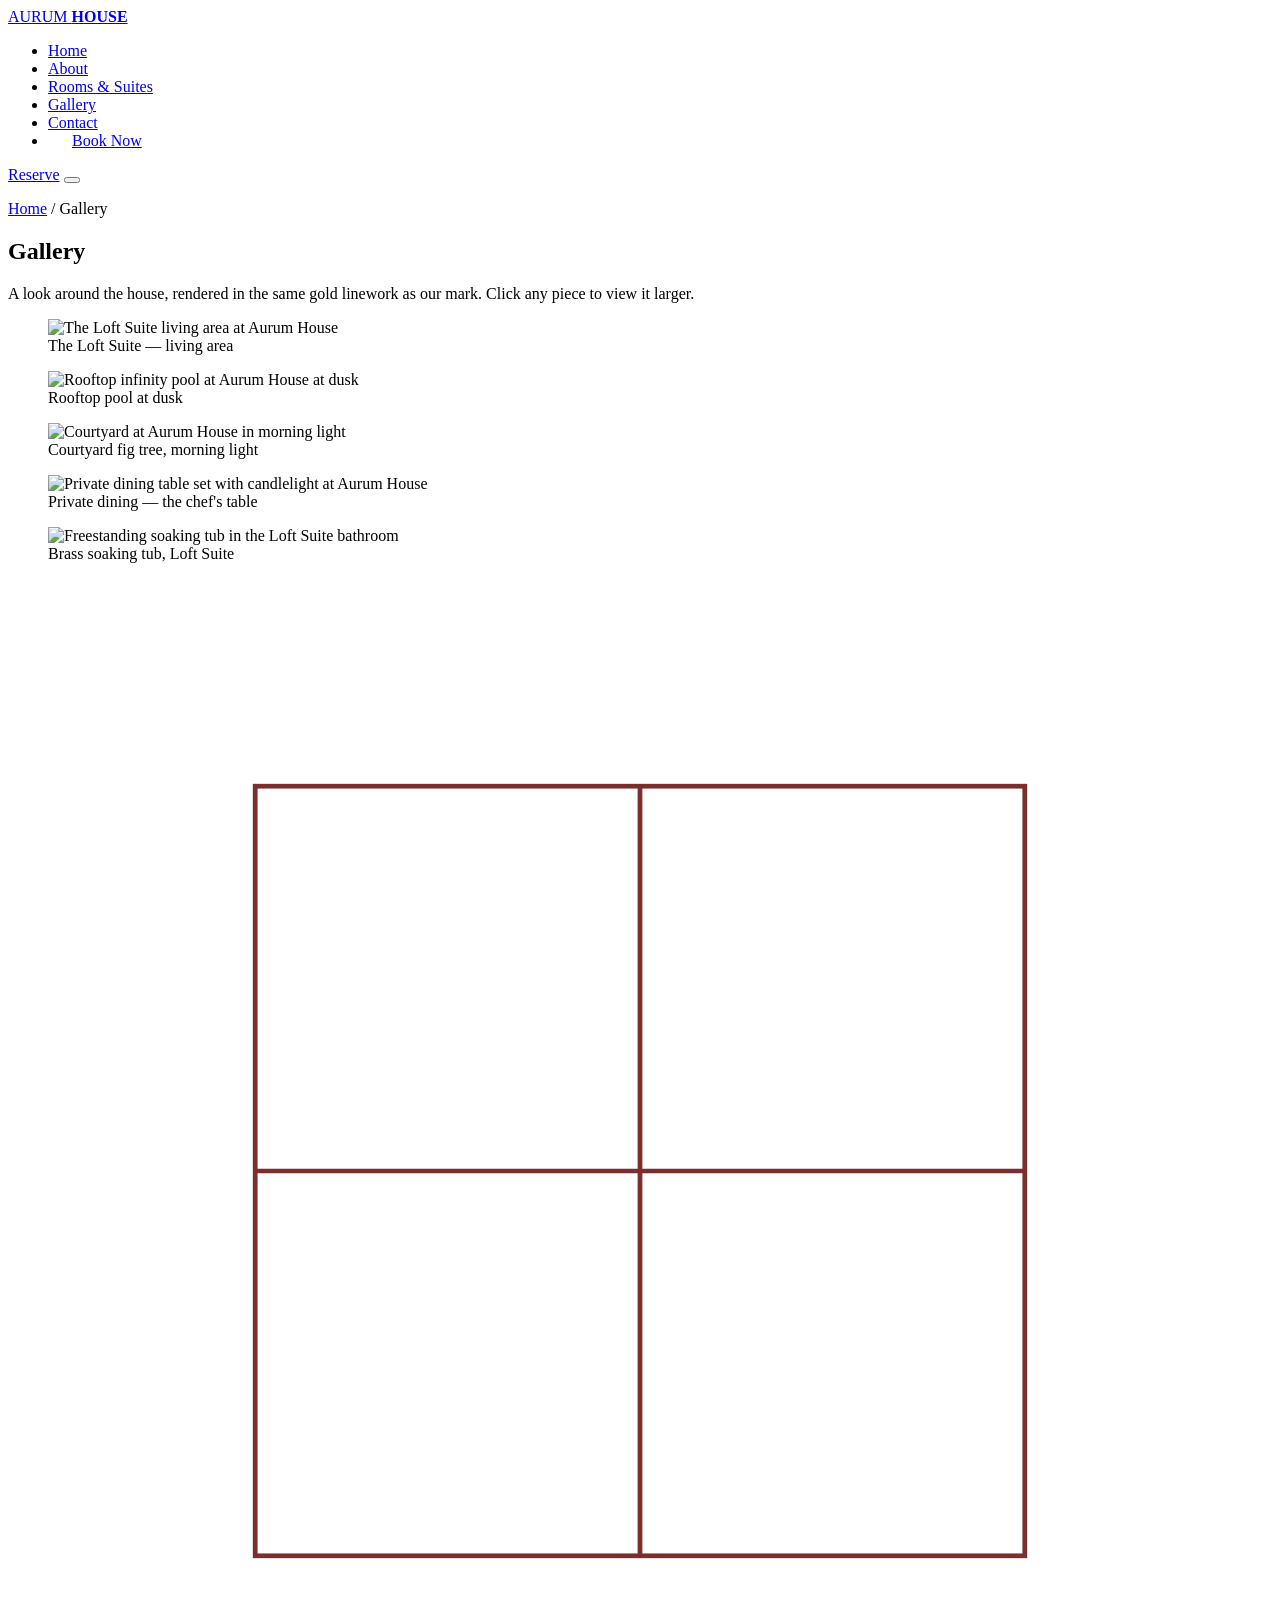
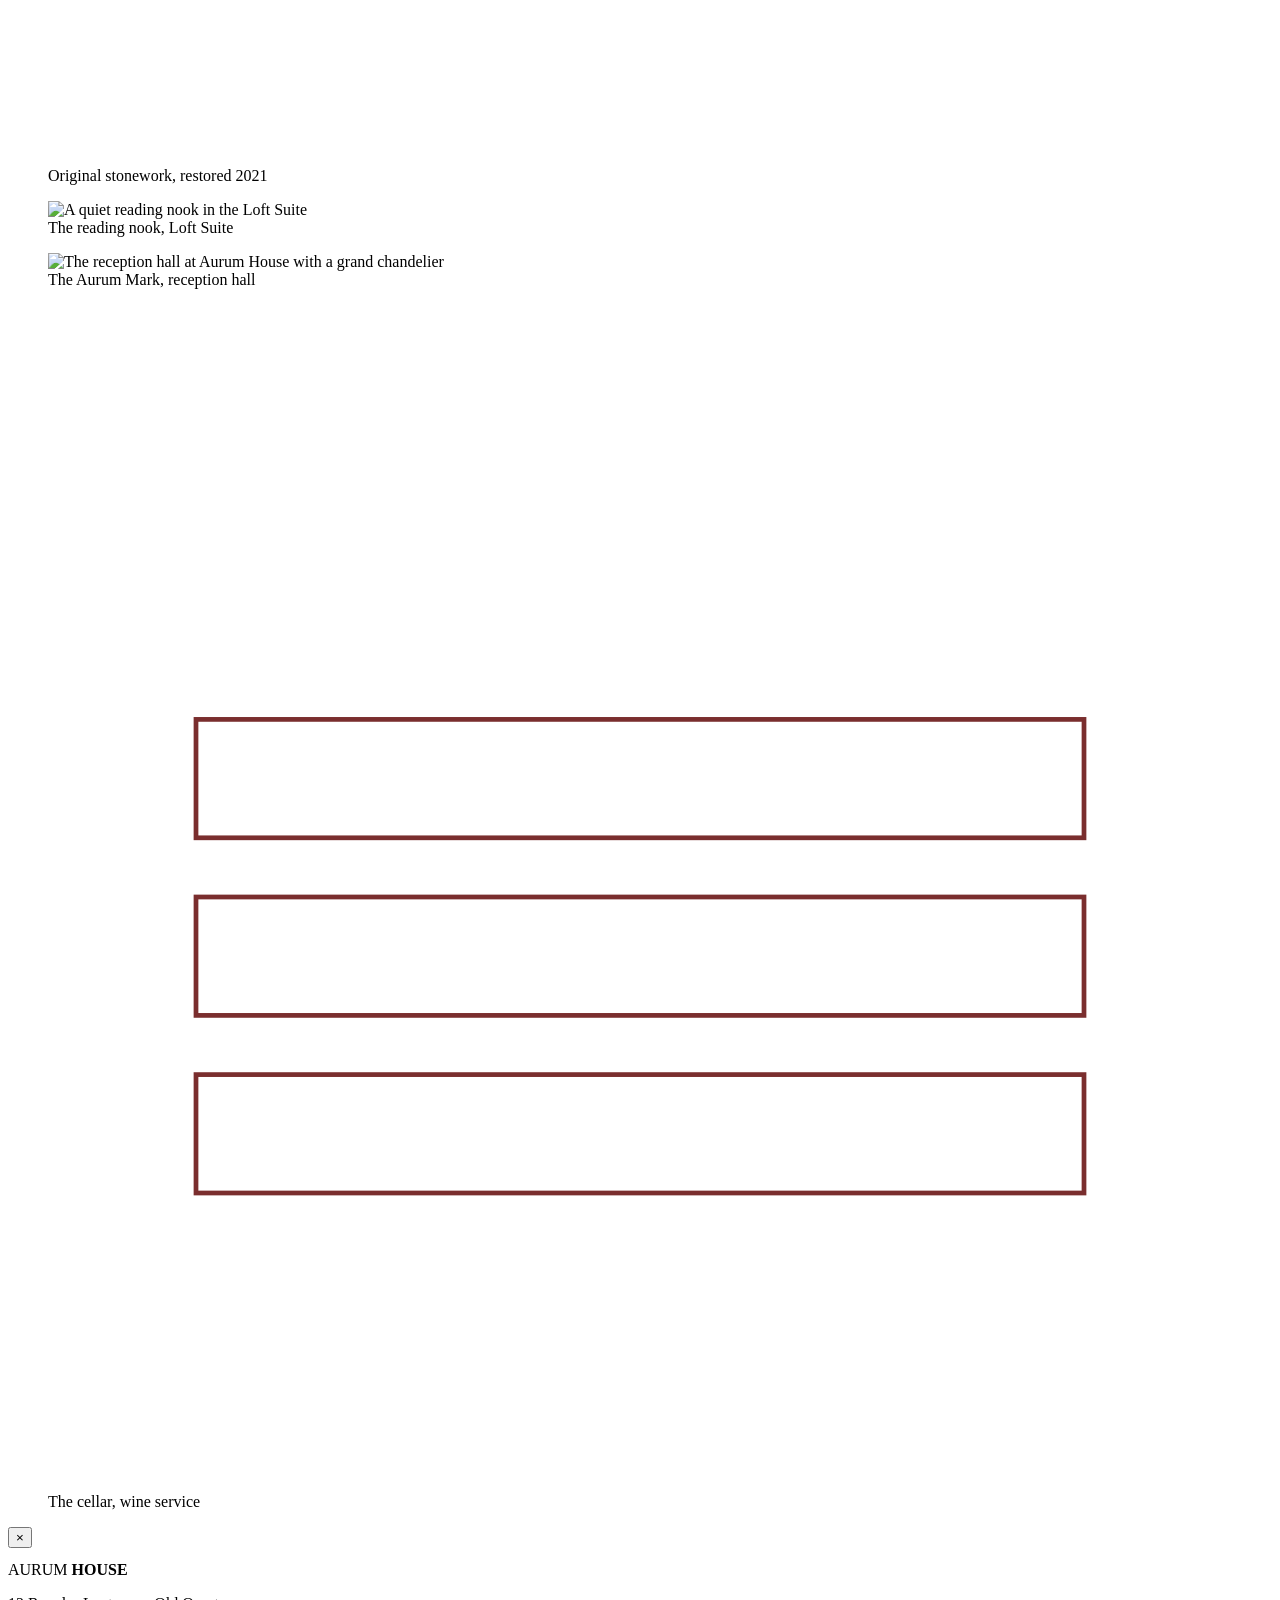
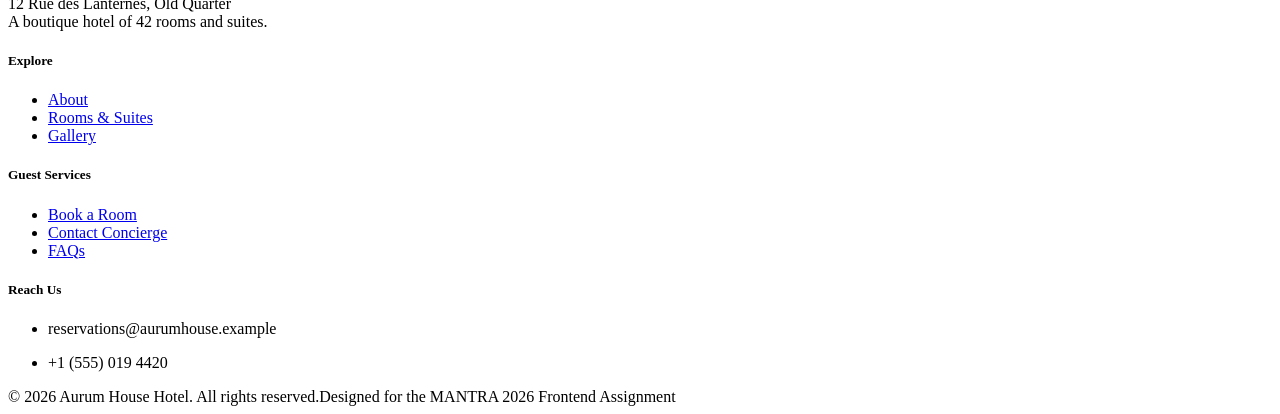
==== gallery.html @ c1e4fec2 "Add files via upload" ====
<!DOCTYPE html>
<html lang="en">
<head>
<meta charset="UTF-8">
<meta name="viewport" content="width=device-width, initial-scale=1.0">
<title>Gallery | Aurum House Hotel</title>
<meta name="description" content="A visual tour of Aurum House — suites, the rooftop pool, courtyard garden and private dining room, presented in our signature gold line-art style.">
<meta name="keywords" content="hotel gallery, hotel photos, boutique hotel interior, rooftop pool gallery">
<link rel="preconnect" href="https://fonts.googleapis.com">
<link rel="preconnect" href="https://fonts.gstatic.com" crossorigin>
<link href="https://fonts.googleapis.com/css2?family=Playfair+Display:ital,wght@0,500;0,600;1,500&family=Jost:wght@300;400;500&display=swap" rel="stylesheet">
<link rel="stylesheet" href="css/style.css">
</head>
<body>

<header class="site-header">
  <div class="container nav-row">
    <a href="index.html" class="brand">AURUM <strong>HOUSE</strong></a>
    <nav>
      <ul class="nav-links">
        <li><a href="index.html">Home</a></li>
        <li><a href="about.html">About</a></li>
        <li><a href="rooms.html">Rooms &amp; Suites</a></li>
        <li><a href="gallery.html" aria-current="page">Gallery</a></li>
        <li><a href="contact.html">Contact</a></li>
        <li><a href="contact.html#booking" class="btn" style="padding:12px 24px;">Book Now</a></li>
      </ul>
    </nav>
    <div class="nav-cta">
      <a href="contact.html#booking" class="btn">Reserve</a>
      <button class="menu-toggle" aria-label="Toggle menu" aria-expanded="false"><span></span><span></span><span></span></button>
    </div>
  </div>
</header>

<main>
  <section class="page-hero">
    <div class="container">
      <p class="breadcrumb"><a href="index.html">Home</a> / Gallery</p>
      <h1>Gallery</h1>
      <p>A look around the house, rendered in the same gold linework as our mark. Click any piece to view it larger.</p>
    </div>
  </section>

  <section class="section-tight">
    <div class="container">
      <div class="gallery-grid">

        <figure class="gallery-item">
          <div class="art-frame has-photo">
            <img src="https://images.pexels.com/photos/18285946/pexels-photo-18285946.jpeg?auto=compress&amp;cs=tinysrgb&amp;w=1000" alt="The Loft Suite living area at Aurum House" loading="lazy">
          </div>
          <figcaption>The Loft Suite — living area</figcaption>
        </figure>

        <figure class="gallery-item">
          <div class="art-frame has-photo">
            <img src="https://images.pexels.com/photos/6437583/pexels-photo-6437583.jpeg?auto=compress&amp;cs=tinysrgb&amp;w=1000" alt="Rooftop infinity pool at Aurum House at dusk" loading="lazy">
          </div>
          <figcaption>Rooftop pool at dusk</figcaption>
        </figure>

        <figure class="gallery-item">
          <div class="art-frame has-photo">
            <img src="https://images.pexels.com/photos/28976673/pexels-photo-28976673.jpeg?auto=compress&amp;cs=tinysrgb&amp;w=1000" alt="Courtyard at Aurum House in morning light" loading="lazy">
          </div>
          <figcaption>Courtyard fig tree, morning light</figcaption>
        </figure>

        <figure class="gallery-item">
          <div class="art-frame has-photo">
            <img src="https://images.pexels.com/photos/28059316/pexels-photo-28059316.jpeg?auto=compress&amp;cs=tinysrgb&amp;w=1000" alt="Private dining table set with candlelight at Aurum House" loading="lazy">
          </div>
          <figcaption>Private dining — the chef's table</figcaption>
        </figure>

        <figure class="gallery-item">
          <div class="art-frame has-photo">
            <img src="https://images.pexels.com/photos/33829528/pexels-photo-33829528.jpeg?auto=compress&amp;cs=tinysrgb&amp;w=1000" alt="Freestanding soaking tub in the Loft Suite bathroom" loading="lazy">
          </div>
          <figcaption>Brass soaking tub, Loft Suite</figcaption>
        </figure>

        <figure class="gallery-item">
          <div class="art-frame" aria-hidden="true">
            <svg viewBox="0 0 200 200" fill="none" stroke="#7a2e2e" stroke-width="0.8">
              <rect x="35" y="35" width="130" height="130"/><line x1="35" y1="100" x2="165" y2="100"/>
              <line x1="100" y1="35" x2="100" y2="165"/>
            </svg>
          </div>
          <figcaption>Original stonework, restored 2021</figcaption>
        </figure>

        <figure class="gallery-item">
          <div class="art-frame has-photo">
            <img src="https://images.pexels.com/photos/34672504/pexels-photo-34672504.jpeg?auto=compress&amp;cs=tinysrgb&amp;w=1000" alt="A quiet reading nook in the Loft Suite" loading="lazy">
          </div>
          <figcaption>The reading nook, Loft Suite</figcaption>
        </figure>

        <figure class="gallery-item">
          <div class="art-frame has-photo">
            <img src="https://images.pexels.com/photos/29649745/pexels-photo-29649745.jpeg?auto=compress&amp;cs=tinysrgb&amp;w=1000" alt="The reception hall at Aurum House with a grand chandelier" loading="lazy">
          </div>
          <figcaption>The Aurum Mark, reception hall</figcaption>
        </figure>

        <figure class="gallery-item">
          <div class="art-frame" aria-hidden="true">
            <svg viewBox="0 0 200 200" fill="none" stroke="#7a2e2e" stroke-width="0.8">
              <rect x="25" y="70" width="150" height="20"/><rect x="25" y="100" width="150" height="20"/>
              <rect x="25" y="130" width="150" height="20"/>
            </svg>
          </div>
          <figcaption>The cellar, wine service</figcaption>
        </figure>

      </div>
    </div>
  </section>
</main>

<div class="lightbox" role="dialog" aria-modal="true" aria-label="Image preview">
  <button class="lightbox-close" aria-label="Close preview">&times;</button>
  <div class="lightbox-inner">
    <div class="art-frame"></div>
    <p class="lightbox-caption" style="color:var(--muted); font-size:13px; letter-spacing:.1em; text-transform:uppercase;"></p>
  </div>
</div>

<footer class="site-footer">
  <div class="container">
    <div class="footer-grid">
      <div><div class="footer-brand">AURUM <strong>HOUSE</strong></div><p>12 Rue des Lanternes, Old Quarter<br>A boutique hotel of 42 rooms and suites.</p></div>
      <div class="footer-col"><h5>Explore</h5><ul><li><a href="about.html">About</a></li><li><a href="rooms.html">Rooms &amp; Suites</a></li><li><a href="gallery.html">Gallery</a></li></ul></div>
      <div class="footer-col"><h5>Guest Services</h5><ul><li><a href="contact.html#booking">Book a Room</a></li><li><a href="contact.html">Contact Concierge</a></li><li><a href="rooms.html#faq">FAQs</a></li></ul></div>
      <div class="footer-col"><h5>Reach Us</h5><ul><li><p>reservations@aurumhouse.example</p></li><li><p>+1 (555) 019 4420</p></li></ul></div>
    </div>
    <div class="footer-bottom"><span>&copy; 2026 Aurum House Hotel. All rights reserved.</span><span>Designed for the MANTRA 2026 Frontend Assignment</span></div>
  </div>
</footer>

<script src="js/main.js"></script>
</body>
</html>
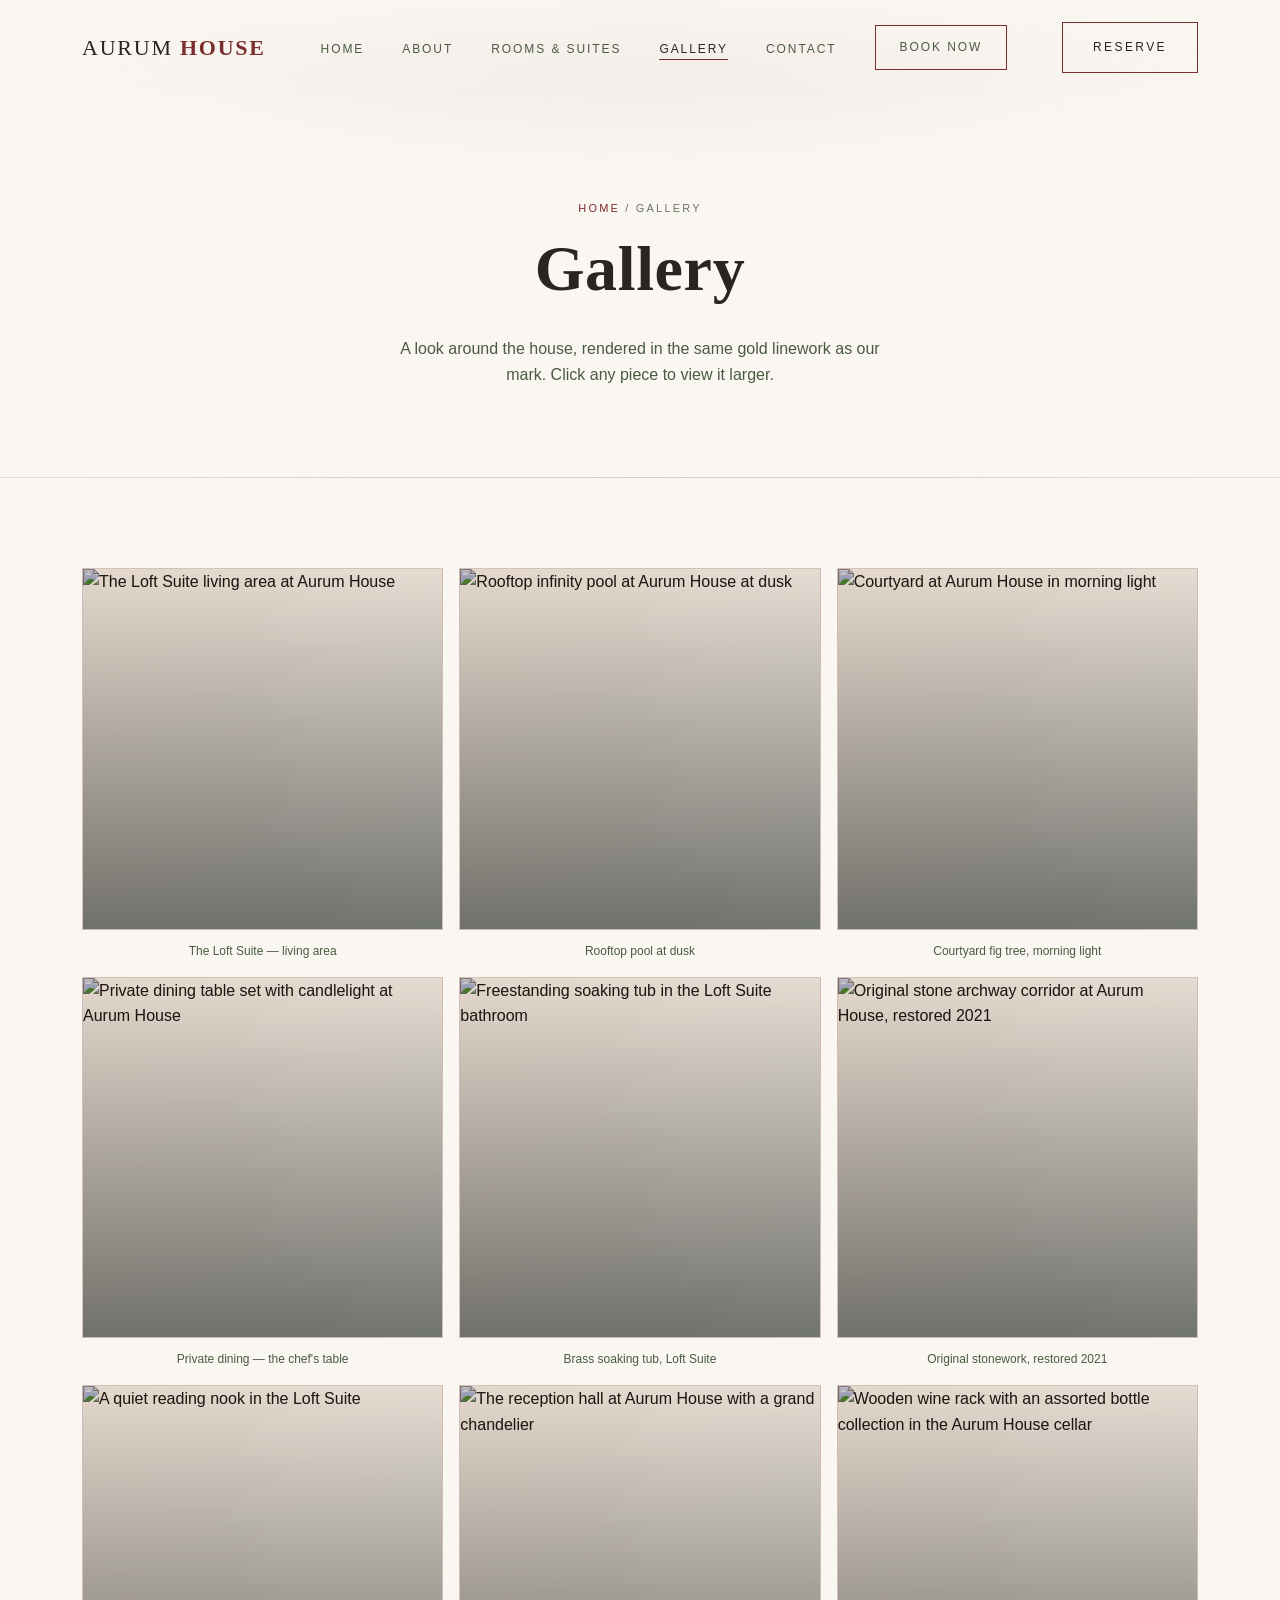
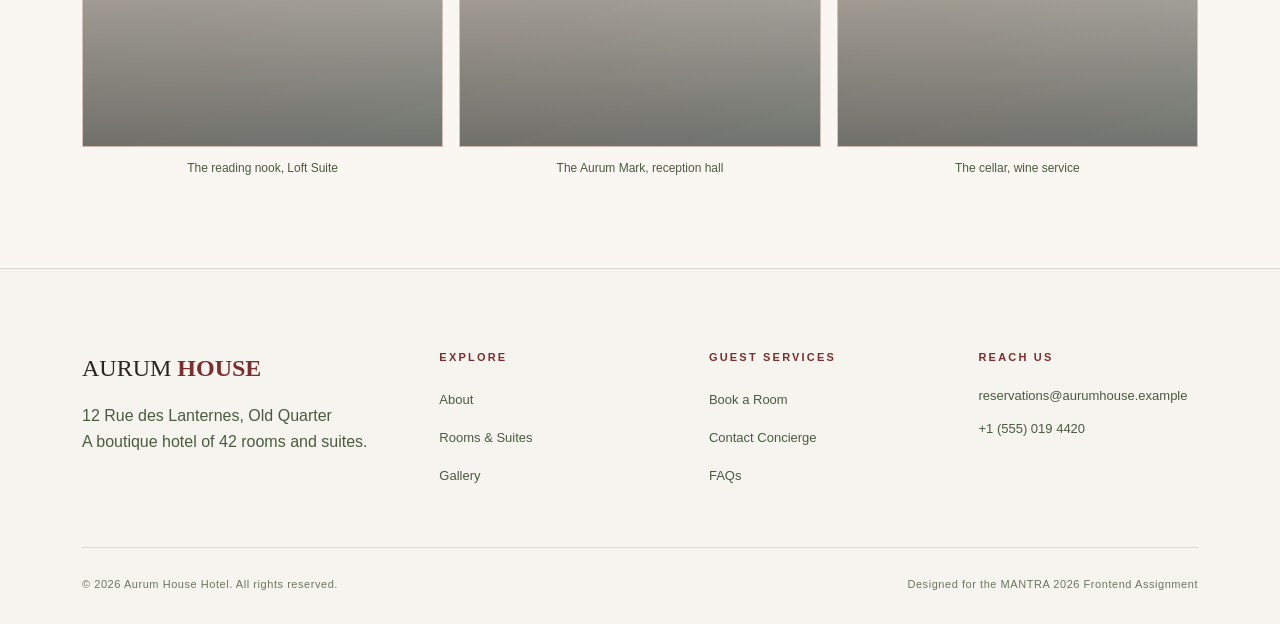
==== commit e76b8bfd: "Add files via upload" ====
--- a/gallery.html
+++ b/gallery.html
@@ -82,11 +82,8 @@
         </figure>
 
         <figure class="gallery-item">
-          <div class="art-frame" aria-hidden="true">
-            <svg viewBox="0 0 200 200" fill="none" stroke="#7a2e2e" stroke-width="0.8">
-              <rect x="35" y="35" width="130" height="130"/><line x1="35" y1="100" x2="165" y2="100"/>
-              <line x1="100" y1="35" x2="100" y2="165"/>
-            </svg>
+          <div class="art-frame has-photo">
+            <img src="https://images.pexels.com/photos/32335283/pexels-photo-32335283.jpeg?auto=compress&amp;cs=tinysrgb&amp;w=1000" alt="Original stone archway corridor at Aurum House, restored 2021" loading="lazy">
           </div>
           <figcaption>Original stonework, restored 2021</figcaption>
         </figure>
@@ -106,11 +103,8 @@
         </figure>
 
         <figure class="gallery-item">
-          <div class="art-frame" aria-hidden="true">
-            <svg viewBox="0 0 200 200" fill="none" stroke="#7a2e2e" stroke-width="0.8">
-              <rect x="25" y="70" width="150" height="20"/><rect x="25" y="100" width="150" height="20"/>
-              <rect x="25" y="130" width="150" height="20"/>
-            </svg>
+          <div class="art-frame has-photo">
+            <img src="https://images.pexels.com/photos/32551644/pexels-photo-32551644.jpeg?auto=compress&amp;cs=tinysrgb&amp;w=1000" alt="Wooden wine rack with an assorted bottle collection in the Aurum House cellar" loading="lazy">
           </div>
           <figcaption>The cellar, wine service</figcaption>
         </figure>
--- a/css/style.css
+++ b/css/style.css
@@ -0,0 +1,361 @@
+/* =========================================================
+   AURUM HOUSE — a quiet kind of luxury
+   Design tokens
+========================================================= */
+:root{
+  --bg:        #faf7f2;
+  --bg-panel:  #f6f4ef;
+  --bg-panel-2:#efe7db;
+  --line:      rgba(122,46,46,0.25);
+  --line-soft: rgba(74,90,64,0.16);
+  --gold:      #7a2e2e;
+  --gold-bright:#9a3e3e;
+  --ivory:     #2b2420;
+  --muted:     #4a5a40;
+  --muted-2:   #6b7560;
+  --error:     #b23a3a;
+  --ok:        #4a5a40;
+
+  --serif: "Playfair Display", Georgia, serif;
+  --sans:  "Jost", "Helvetica Neue", Arial, sans-serif;
+
+  --max: 1180px;
+  --radius: 2px;
+  --ease: cubic-bezier(.22,.61,.36,1);
+}
+
+*,*::before,*::after{ box-sizing:border-box; }
+html{ scroll-behavior:smooth; }
+body{
+  margin:0;
+  background:var(--bg);
+  color:var(--ivory);
+  font-family:var(--sans);
+  font-weight:300;
+  line-height:1.6;
+  -webkit-font-smoothing:antialiased;
+  overflow-x:hidden;
+}
+@media (prefers-reduced-motion: reduce){
+  html{ scroll-behavior:auto; }
+  *{ animation-duration:0.001ms !important; animation-iteration-count:1 !important; transition-duration:0.001ms !important; }
+}
+
+img{ max-width:100%; display:block; }
+a{ color:inherit; text-decoration:none; }
+h1,h2,h3,h4{ font-family:var(--serif); font-weight:600; margin:0 0 .5em; letter-spacing:.01em; }
+p{ margin:0 0 1em; color:var(--muted); }
+.container{ max-width:var(--max); margin:0 auto; padding:0 32px; }
+.eyebrow{
+  font-family:var(--sans); font-size:12px; letter-spacing:.28em; text-transform:uppercase;
+  color:var(--gold); margin:0 0 14px; display:flex; align-items:center; gap:12px;
+}
+.eyebrow::before{ content:""; width:28px; height:1px; background:var(--gold); display:inline-block; }
+
+/* Buttons */
+.btn{
+  display:inline-flex; align-items:center; gap:10px;
+  padding:15px 30px; font-family:var(--sans); font-size:12px; letter-spacing:.2em; text-transform:uppercase;
+  border:1px solid var(--gold); color:var(--ivory); background:transparent; cursor:pointer;
+  transition:background .35s var(--ease), color .35s var(--ease), border-color .35s var(--ease);
+}
+.btn:hover{ background:var(--gold); color:#faf7f2; }
+.btn-solid{ background:var(--gold); color:#faf7f2; border-color:var(--gold); }
+.btn-solid:hover{ background:var(--gold-bright); border-color:var(--gold-bright); }
+.btn:focus-visible, a:focus-visible, button:focus-visible, input:focus-visible, textarea:focus-visible, select:focus-visible{
+  outline:1px solid var(--gold-bright); outline-offset:3px;
+}
+
+/* =========================================================
+   Header / Nav
+========================================================= */
+.site-header{
+  position:fixed; top:0; left:0; right:0; z-index:100;
+  padding:22px 0; background:linear-gradient(to bottom, rgba(250,247,242,.85), transparent);
+  transition:background .4s var(--ease), padding .4s var(--ease), backdrop-filter .4s var(--ease);
+}
+.site-header.is-scrolled{
+  background:rgba(250,247,242,.92); backdrop-filter:blur(10px);
+  padding:14px 0; border-bottom:1px solid var(--line-soft);
+}
+.nav-row{ display:flex; align-items:center; justify-content:space-between; }
+.brand{ font-family:var(--serif); font-size:22px; letter-spacing:.08em; }
+.brand strong{ color:var(--gold); font-weight:600; }
+.nav-links{ display:flex; align-items:center; gap:38px; list-style:none; margin:0; padding:0; }
+.nav-links a{
+  font-size:12px; letter-spacing:.16em; text-transform:uppercase; color:var(--muted);
+  position:relative; padding-bottom:4px; transition:color .3s var(--ease);
+}
+.nav-links a::after{
+  content:""; position:absolute; left:0; bottom:0; width:0; height:1px; background:var(--gold);
+  transition:width .35s var(--ease);
+}
+.nav-links a:hover, .nav-links a[aria-current="page"]{ color:var(--ivory); }
+.nav-links a:hover::after, .nav-links a[aria-current="page"]::after{ width:100%; }
+.nav-cta{ display:flex; align-items:center; gap:24px; }
+.menu-toggle{
+  display:none; flex-direction:column; gap:5px; background:none; border:0; cursor:pointer; padding:6px;
+}
+.menu-toggle span{ width:24px; height:1px; background:var(--ivory); display:block; transition:transform .3s var(--ease), opacity .3s var(--ease); }
+
+@media (max-width: 880px){
+  .nav-links{
+    position:fixed; inset:0 0 0 auto; width:min(78vw,340px); height:100vh;
+    background:var(--bg-panel); border-left:1px solid var(--line);
+    flex-direction:column; align-items:flex-start; justify-content:center; gap:28px;
+    padding:40px; transform:translateX(100%); transition:transform .45s var(--ease);
+  }
+  .nav-links.is-open{ transform:translateX(0); }
+  .menu-toggle{ display:flex; z-index:110; }
+  .nav-cta .btn{ display:none; }
+  body.menu-open{ overflow:hidden; }
+}
+
+/* =========================================================
+   Hero
+========================================================= */
+.hero{
+  position:relative; min-height:100vh; display:flex; align-items:center;
+  padding-top:110px; overflow:hidden;
+  background:
+    radial-gradient(ellipse 90% 60% at 50% 0%, rgba(122,46,46,.08), transparent 60%),
+    linear-gradient(180deg, #faf7f2 0%, #f3ede0 100%);
+}
+.hero-canvas-wrap{
+  position:absolute; inset:0; z-index:1; opacity:0; transition:opacity 1.2s var(--ease);
+}
+.hero-canvas-wrap.is-ready{ opacity:1; }
+#hero-canvas{ width:100%; height:100%; display:block; }
+.hero-inner{ position:relative; z-index:2; width:100%; text-align:center; }
+.hero-kicker{
+  font-size:12px; letter-spacing:.3em; text-transform:uppercase; color:var(--gold);
+  margin-bottom:26px; opacity:0; animation:fadeUp .9s var(--ease) .2s forwards;
+}
+.hero h1{
+  font-size:clamp(40px,7vw,88px); line-height:1.03; margin:0 0 22px;
+  opacity:0; animation:fadeUp 1s var(--ease) .4s forwards;
+}
+.hero h1 em{ color:var(--gold); font-style:italic; }
+.hero-sub{
+  max-width:520px; margin:0 auto 40px; color:var(--muted); font-size:16px;
+  opacity:0; animation:fadeUp 1s var(--ease) .6s forwards;
+}
+.hero-actions{ display:flex; gap:18px; justify-content:center; opacity:0; animation:fadeUp 1s var(--ease) .8s forwards; }
+.hero-scroll{
+  position:absolute; bottom:38px; left:50%; transform:translateX(-50%); z-index:2;
+  display:flex; flex-direction:column; align-items:center; gap:10px; color:var(--muted-2);
+  font-size:10px; letter-spacing:.25em; text-transform:uppercase; opacity:0; animation:fadeUp 1s var(--ease) 1.1s forwards;
+}
+.hero-scroll .line{ width:1px; height:38px; background:linear-gradient(var(--gold), transparent); animation:scrollPulse 2.2s ease-in-out infinite; }
+
+@keyframes fadeUp{ from{ opacity:0; transform:translateY(18px);} to{ opacity:1; transform:translateY(0);} }
+@keyframes scrollPulse{ 0%,100%{ opacity:.3;} 50%{ opacity:1;} }
+
+/* =========================================================
+   Marquee / intro strip
+========================================================= */
+.strip{
+  border-top:1px solid var(--line-soft); border-bottom:1px solid var(--line-soft);
+  padding:26px 0; background:var(--bg-panel);
+}
+.strip-row{ display:flex; justify-content:space-between; flex-wrap:wrap; gap:16px 40px; }
+.strip-item{ font-size:11px; letter-spacing:.2em; text-transform:uppercase; color:var(--muted); }
+.strip-item strong{ color:var(--ivory); font-family:var(--serif); font-size:15px; letter-spacing:0; text-transform:none; display:block; margin-top:4px; }
+
+/* =========================================================
+   Sections
+========================================================= */
+section{ padding:130px 0; }
+.section-tight{ padding:90px 0; }
+.section-head{ max-width:640px; margin-bottom:70px; }
+.section-head.center{ margin-left:auto; margin-right:auto; text-align:center; }
+.section-head h2{ font-size:clamp(30px,4vw,46px); }
+
+.two-col{ display:grid; grid-template-columns:1fr 1fr; gap:80px; align-items:center; }
+.philosophy-figure{ aspect-ratio:4/5; border:1px solid var(--line); position:relative; }
+
+/* =========================================================
+   Line-art illustration frames (used instead of stock photos)
+========================================================= */
+.art-frame{
+  position:relative; overflow:hidden; border:1px solid var(--line);
+  background:linear-gradient(160deg, var(--bg-panel-2), var(--bg-panel));
+  display:flex; align-items:center; justify-content:center;
+}
+.art-frame svg{ width:70%; height:70%; }
+.art-frame .art-caption{
+  position:absolute; bottom:16px; left:16px; font-size:10px; letter-spacing:.2em;
+  text-transform:uppercase; color:var(--muted-2); z-index:2;
+}
+.art-frame.has-photo img{
+  position:absolute; inset:0; width:100%; height:100%; object-fit:cover;
+  filter:saturate(.88) brightness(.82) contrast(1.05);
+  transition:transform .8s var(--ease), filter .5s var(--ease);
+}
+.art-frame.has-photo::before{
+  content:""; position:absolute; inset:0; z-index:1;
+  background:linear-gradient(180deg, rgba(12,18,16,.05) 0%, rgba(12,18,16,.55) 100%);
+}
+.art-frame.has-photo::after{
+  content:""; position:absolute; inset:0; z-index:1;
+  background:linear-gradient(160deg, rgba(122,46,46,.16), rgba(74,90,64,.1));
+  mix-blend-mode:overlay;
+}
+.gallery-item:hover .art-frame.has-photo img,
+.room-card:hover .art-frame.has-photo img{ transform:scale(1.06); }
+
+/* =========================================================
+   Room cards
+========================================================= */
+.room-grid{ display:grid; grid-template-columns:repeat(3,1fr); gap:2px; background:var(--line-soft); }
+.room-card{ background:var(--bg-panel); padding:0; display:flex; flex-direction:column; }
+.room-card .art-frame{ aspect-ratio:4/3; border:0; border-bottom:1px solid var(--line-soft); }
+.room-card-body{ padding:32px; display:flex; flex-direction:column; gap:14px; flex:1; }
+.room-card-top{ display:flex; justify-content:space-between; align-items:baseline; gap:12px; }
+.room-card h3{ font-size:22px; margin:0; }
+.room-price{ font-family:var(--sans); color:var(--gold); font-size:13px; letter-spacing:.06em; white-space:nowrap; }
+.room-card p{ font-size:14px; margin:0; }
+.room-meta{ display:flex; flex-wrap:wrap; gap:8px 18px; font-size:11px; letter-spacing:.1em; text-transform:uppercase; color:var(--muted-2); margin-top:auto; padding-top:6px; }
+.room-card .btn{ margin-top:18px; align-self:flex-start; padding:12px 22px; font-size:11px; }
+
+/* =========================================================
+   Amenities
+========================================================= */
+.amenity-grid{ display:grid; grid-template-columns:repeat(4,1fr); gap:1px; background:var(--line-soft); border:1px solid var(--line-soft); }
+.amenity{ background:var(--bg); padding:44px 30px; text-align:center; }
+.amenity svg{ width:34px; height:34px; margin:0 auto 20px; color:var(--gold); }
+.amenity h4{ font-size:16px; margin:0 0 10px; }
+.amenity p{ font-size:13px; margin:0; }
+
+/* =========================================================
+   Stats
+========================================================= */
+.stat-row{ display:grid; grid-template-columns:repeat(4,1fr); gap:40px; text-align:center; }
+.stat-num{ font-family:var(--serif); font-size:clamp(34px,4vw,54px); color:var(--gold); }
+.stat-label{ font-size:11px; letter-spacing:.2em; text-transform:uppercase; color:var(--muted); margin-top:8px; }
+
+/* =========================================================
+   Testimonial
+========================================================= */
+.testimonial{ text-align:center; max-width:760px; margin:0 auto; }
+.testimonial blockquote{
+  font-family:var(--serif); font-style:italic; font-size:clamp(22px,3vw,32px); color:var(--ivory);
+  margin:0 0 26px; line-height:1.5;
+}
+.testimonial cite{ font-style:normal; font-size:11px; letter-spacing:.2em; text-transform:uppercase; color:var(--muted); }
+
+/* =========================================================
+   Gallery
+========================================================= */
+.gallery-grid{ display:grid; grid-template-columns:repeat(3,1fr); gap:16px; }
+.gallery-item{ cursor:pointer; position:relative; }
+.gallery-item .art-frame{ aspect-ratio:1/1; transition:transform .5s var(--ease), border-color .5s var(--ease); }
+.gallery-item:hover .art-frame{ transform:translateY(-6px); border-color:var(--gold); }
+.gallery-item figcaption{ margin-top:12px; font-size:12px; color:var(--muted); text-align:center; }
+.gallery-item{ margin:0; }
+
+.lightbox{
+  position:fixed; inset:0; z-index:200; background:rgba(8,11,10,.94);
+  display:flex; align-items:center; justify-content:center; padding:40px;
+  opacity:0; pointer-events:none; transition:opacity .35s var(--ease);
+}
+.lightbox.is-open{ opacity:1; pointer-events:auto; }
+.lightbox-inner{ max-width:640px; width:100%; text-align:center; }
+.lightbox .art-frame{ aspect-ratio:4/3; margin-bottom:20px; }
+.lightbox-close{
+  position:absolute; top:30px; right:36px; background:none; border:1px solid var(--line); color:var(--ivory);
+  width:42px; height:42px; cursor:pointer; font-size:18px;
+}
+
+/* =========================================================
+   Forms
+========================================================= */
+.form-grid{ display:grid; grid-template-columns:1fr 1fr; gap:22px; }
+.field{ display:flex; flex-direction:column; gap:8px; }
+.field.full{ grid-column:1/-1; }
+.field label{ font-size:11px; letter-spacing:.16em; text-transform:uppercase; color:var(--muted); }
+.field input, .field select, .field textarea{
+  background:var(--bg-panel); border:1px solid var(--line-soft); color:var(--ivory);
+  padding:14px 16px; font-family:var(--sans); font-size:14px; font-weight:300;
+  transition:border-color .3s var(--ease);
+}
+.field input:focus, .field select:focus, .field textarea:focus{ border-color:var(--gold); outline:none; }
+.field textarea{ resize:vertical; min-height:120px; }
+.field .error-msg{ font-size:11px; color:var(--error); min-height:14px; }
+.field.has-error input, .field.has-error select, .field.has-error textarea{ border-color:var(--error); }
+.form-status{ margin-top:22px; font-size:13px; padding:14px 18px; border:1px solid var(--line); display:none; }
+.form-status.show{ display:block; }
+.form-status.ok{ border-color:var(--ok); color:var(--ok); }
+.form-status.bad{ border-color:var(--error); color:var(--error); }
+
+/* =========================================================
+   FAQ
+========================================================= */
+.faq-item{ border-bottom:1px solid var(--line-soft); }
+.faq-q{
+  width:100%; background:none; border:0; color:var(--ivory); text-align:left; cursor:pointer;
+  padding:24px 0; display:flex; justify-content:space-between; align-items:center; gap:20px;
+  font-family:var(--serif); font-size:18px;
+}
+.faq-q .plus{ color:var(--gold); font-size:20px; transition:transform .3s var(--ease); flex:none; }
+.faq-item.is-open .faq-q .plus{ transform:rotate(45deg); }
+.faq-a{ max-height:0; overflow:hidden; transition:max-height .4s var(--ease); }
+.faq-a p{ padding-bottom:22px; margin:0; font-size:14px; }
+
+/* =========================================================
+   Contact info blocks
+========================================================= */
+.contact-grid{ display:grid; grid-template-columns:1fr 1.3fr; gap:80px; }
+.info-block{ margin-bottom:34px; }
+.info-block .eyebrow{ margin-bottom:8px; }
+.info-block p{ margin:0; }
+.map-frame{ aspect-ratio:16/10; border:1px solid var(--line); position:relative; overflow:hidden; margin-top:40px; }
+
+/* =========================================================
+   Footer
+========================================================= */
+.site-footer{ border-top:1px solid var(--line-soft); padding:80px 0 30px; background:var(--bg-panel); }
+.footer-grid{ display:grid; grid-template-columns:1.4fr 1fr 1fr 1fr; gap:50px; margin-bottom:60px; }
+.footer-brand{ font-family:var(--serif); font-size:24px; margin-bottom:16px; }
+.footer-brand strong{ color:var(--gold); }
+.footer-col h5{ font-size:11px; letter-spacing:.2em; text-transform:uppercase; color:var(--gold); margin:0 0 20px; }
+.footer-col ul{ list-style:none; margin:0; padding:0; display:flex; flex-direction:column; gap:12px; }
+.footer-col a, .footer-col p{ font-size:13px; color:var(--muted); margin:0; }
+.footer-col a:hover{ color:var(--ivory); }
+.footer-bottom{ display:flex; justify-content:space-between; flex-wrap:wrap; gap:12px; padding-top:28px; border-top:1px solid var(--line-soft); font-size:11px; color:var(--muted-2); letter-spacing:.05em; }
+
+/* =========================================================
+   Page hero (interior pages, no 3d canvas)
+========================================================= */
+.page-hero{
+  padding:200px 0 90px; text-align:center;
+  background:radial-gradient(ellipse 80% 60% at 50% 0%, rgba(122,46,46,.08), transparent 65%);
+  border-bottom:1px solid var(--line-soft);
+}
+.page-hero h1{ font-size:clamp(36px,6vw,64px); margin-bottom:16px; }
+.page-hero p{ max-width:520px; margin:0 auto; }
+.breadcrumb{ font-size:11px; letter-spacing:.2em; text-transform:uppercase; color:var(--muted-2); margin-bottom:20px; }
+.breadcrumb a{ color:var(--gold); }
+
+/* =========================================================
+   Responsive
+========================================================= */
+@media (max-width: 980px){
+  .two-col{ grid-template-columns:1fr; gap:50px; }
+  .room-grid{ grid-template-columns:1fr 1fr; }
+  .amenity-grid{ grid-template-columns:1fr 1fr; }
+  .stat-row{ grid-template-columns:1fr 1fr; gap:36px 20px;}
+  .gallery-grid{ grid-template-columns:1fr 1fr; }
+  .footer-grid{ grid-template-columns:1fr 1fr; }
+  .contact-grid{ grid-template-columns:1fr; gap:50px; }
+}
+@media (max-width: 640px){
+  .container{ padding:0 20px; }
+  section{ padding:80px 0; }
+  .room-grid, .gallery-grid{ grid-template-columns:1fr; }
+  .amenity-grid{ grid-template-columns:1fr; }
+  .stat-row{ grid-template-columns:1fr 1fr; }
+  .footer-grid{ grid-template-columns:1fr; gap:36px; }
+  .form-grid{ grid-template-columns:1fr; }
+  .strip-row{ justify-content:flex-start; }
+}
